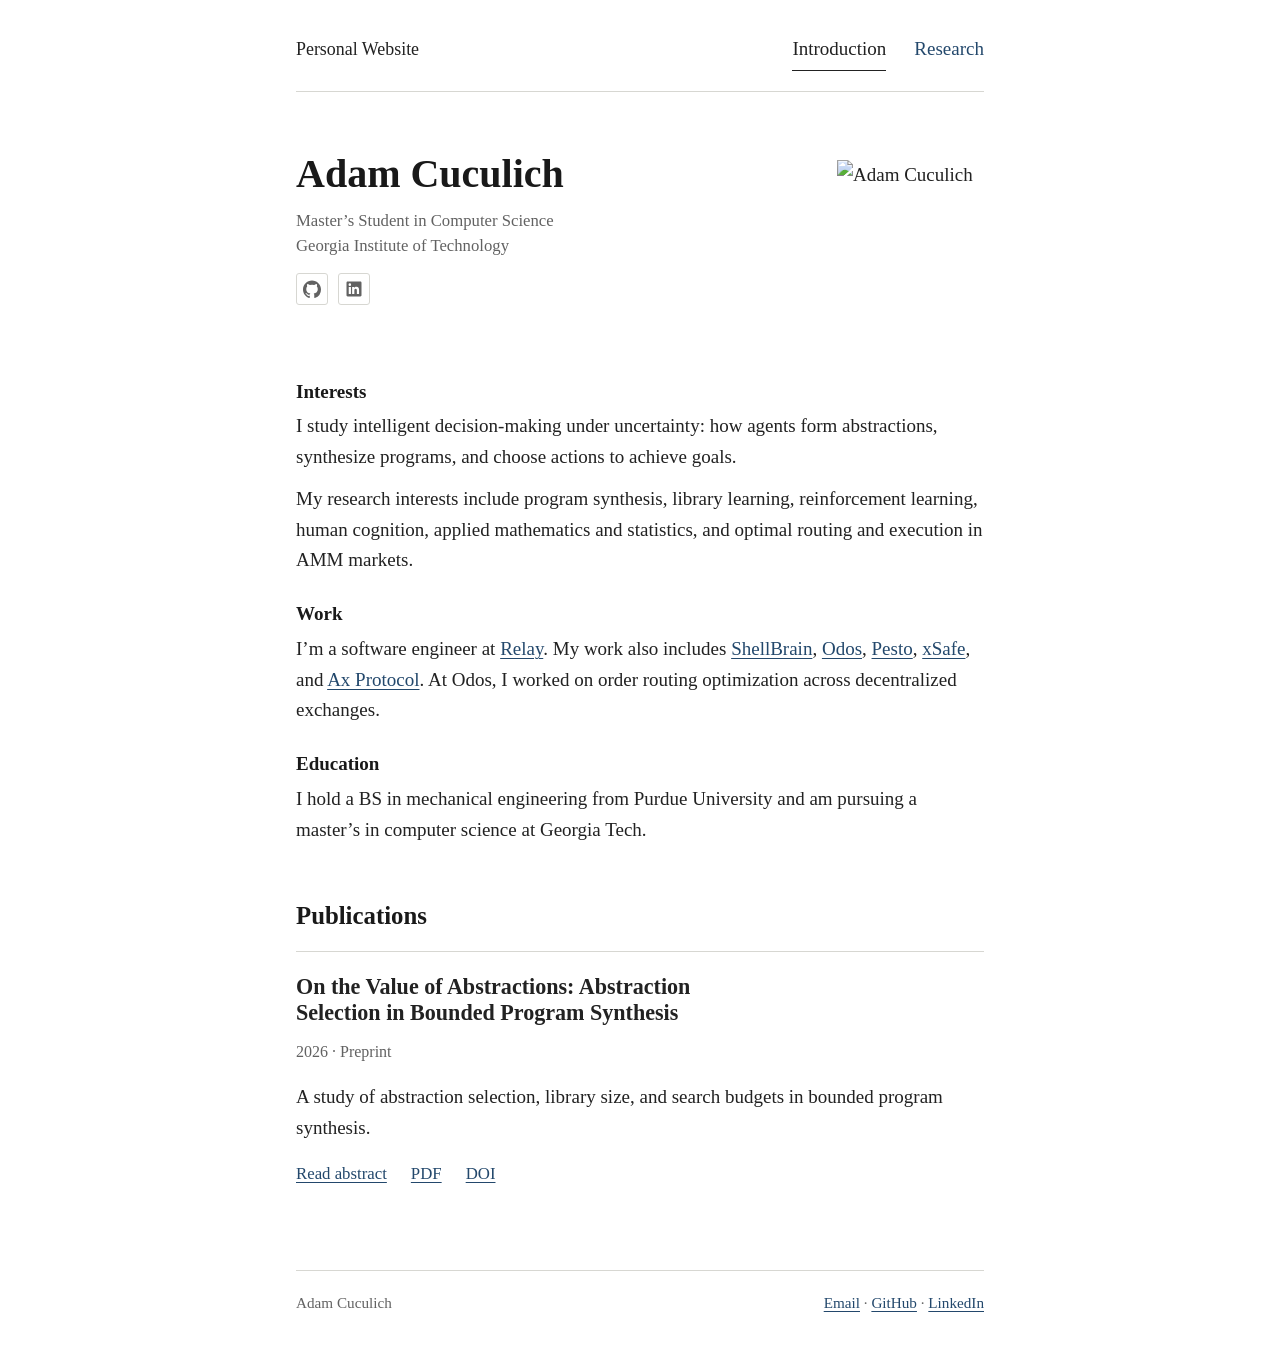
==== docs/index.html @ afb1f664 "Use Alegreya typography throughout the website" ====
<!doctype html>
<!-- Personal website: accessible static content and discovery metadata. -->
<html lang="en">
<head>
  <meta charset="utf-8">
  <meta name="viewport" content="width=device-width, initial-scale=1">
  <title>Adam Cuculich</title>
  <meta name="description" content="Adam Cuculich. Computer science at Georgia Tech. Research in program synthesis, abstraction learning, and cognition.">
  <meta name="author" content="Adam Cuculich">
  <link rel="canonical" href="https://adamcuculich.com/">
  <link rel="icon" type="image/svg+xml" href="assets/favicon.svg">
  <link rel="stylesheet" href="assets/style.css?v=65336ba1b40c">
  <meta property="og:type" content="website">
  <meta property="og:title" content="Adam Cuculich">
  <meta property="og:description" content="Adam Cuculich. Computer science at Georgia Tech. Research in program synthesis, abstraction learning, and cognition.">
  <meta property="og:url" content="https://adamcuculich.com/">
  <meta property="og:site_name" content="Adam Cuculich">
  
  <script type="application/ld+json">{"@context": "https://schema.org", "@type": "Person", "name": "Adam Cuculich", "url": "https://adamcuculich.com/", "email": "mailto:adam@cuculich.me", "affiliation": {"@type": "CollegeOrUniversity", "name": "Georgia Institute of Technology"}, "sameAs": ["https://github.com/cucupac"]}</script>
</head>
<body class="home">
  <a class="skip-link" href="#main">Skip to content</a>
  <header class="site-header">
    <a class="site-name" href="./">Personal Website</a>
    <nav aria-label="Main navigation">
      <a href="" aria-current="page">Introduction</a>
      <a href="research/">Research</a>
    </nav>
  </header>
  <main id="main">
    <section class="introduction" aria-labelledby="name">
      <div class="profile-heading"><div class="profile-text"><h1 id="name">Adam Cuculich</h1><p class="profile-subtitle">Master’s Student in Computer Science<br>Georgia Institute of Technology</p><div class="social-links">
<a href="https://github.com/cucupac" aria-label="GitHub" title="GitHub"><svg viewBox="0 0 24 24" aria-hidden="true"><path fill="currentColor" d="M12 .5C5.37.5 0 5.87 0 12.5c0 5.3 3.44 9.8 8.21 11.39.6.11.82-.26.82-.58v-2.23c-3.34.73-4.04-1.42-4.04-1.42-.55-1.39-1.34-1.76-1.34-1.76-1.09-.75.08-.73.08-.73 1.21.09 1.85 1.24 1.85 1.24 1.07 1.83 2.81 1.3 3.49.99.11-.78.42-1.3.76-1.6-2.67-.3-5.47-1.34-5.47-5.93 0-1.31.47-2.38 1.24-3.22-.13-.3-.54-1.52.12-3.18 0 0 1.01-.32 3.3 1.23a11.5 11.5 0 0 1 6 0c2.29-1.55 3.3-1.23 3.3-1.23.66 1.66.25 2.88.12 3.18.77.84 1.24 1.91 1.24 3.22 0 4.6-2.8 5.62-5.48 5.92.43.37.81 1.1.81 2.22v3.3c0 .32.22.7.83.58A12 12 0 0 0 24 12.5c0-6.63-5.37-12-12-12z"/></svg></a>
<a href="https://www.linkedin.com/in/adamcuculich" aria-label="LinkedIn" title="LinkedIn"><svg viewBox="0 0 24 24" aria-hidden="true"><path fill="currentColor" d="M20.45 2H3.55C2.69 2 2 2.68 2 3.52v16.96c0 .84.69 1.52 1.55 1.52h16.9c.86 0 1.55-.68 1.55-1.52V3.52c0-.84-.69-1.52-1.55-1.52zM7.93 18.75H4.98V9.2h2.95v9.55zM6.45 7.9a1.71 1.71 0 1 1 0-3.42 1.71 1.71 0 0 1 0 3.42zm12.3 10.85H15.8V14.1c0-1.11-.02-2.54-1.55-2.54-1.55 0-1.79 1.21-1.79 2.46v4.73H9.51V9.2h2.83v1.3h.04c.4-.76 1.36-1.56 2.79-1.56 2.99 0 3.58 1.97 3.58 4.53v5.28z"/></svg></a>
</div></div><img class="portrait" src="assets/adam-cuculich.jpg" alt="Adam Cuculich" width="147" height="192"></div>
      <h2>Interests</h2>
      <p>I study intelligent decision-making under uncertainty: how agents form abstractions, synthesize programs, and choose actions to achieve goals.</p>
      <p>My research interests include program synthesis, library learning, reinforcement learning, human cognition, applied mathematics and statistics, and optimal routing and execution in AMM markets.</p>
      <h2>Work</h2>
      <p>I’m a software engineer at <a href="https://relay.link/">Relay</a>. My work also includes <a href="https://shellbrain.ai/">ShellBrain</a>, <a href="https://odos.xyz/">Odos</a>, <a href="https://pesto-docs.vercel.app/">Pesto</a>, <a href="https://xsafe-ui.vercel.app/">xSafe</a>, and <a href="https://ax-protocol.gitbook.io/usx">Ax Protocol</a>. At Odos, I worked on order routing optimization across decentralized exchanges.</p>
      <h2>Education</h2>
      <p>I hold a BS in mechanical engineering from Purdue University and am pursuing a master’s in computer science at Georgia Tech.</p>
    </section>
    <section aria-labelledby="research-heading">
      <h2 id="research-heading">Publications</h2>
      <article class="publication">
        <h3><a href="research/on-the-value-of-abstractions/">On the Value of Abstractions: Abstraction Selection in Bounded Program Synthesis</a></h3>
        <p class="publication-meta">2026 · Preprint</p>
        <p>A study of abstraction selection, library size, and search budgets in bounded program synthesis.</p>
        <p class="publication-links"><a href="research/on-the-value-of-abstractions/">Read abstract</a><a href="research/on-the-value-of-abstractions/on-the-value-of-abstractions.pdf">PDF</a><a href="https://doi.org/10.13140/RG.2.2.17726.24647">DOI</a></p>
      </article>
    </section>
  </main>
  <footer class="site-footer">
    <span>Adam Cuculich</span>
    <span class="footer-links"><a href="mailto:adam@cuculich.me">Email</a> · <a href="https://github.com/cucupac">GitHub</a> · <a href="https://www.linkedin.com/in/adamcuculich">LinkedIn</a></span>
  </footer>
</body>
</html>
---- docs/assets/style.css ----
@font-face { font-family: "Alegreya"; font-style: normal; font-weight: 400 900; font-display: swap; src: url("fonts/alegreya-normal.woff2") format("woff2"); }
@font-face { font-family: "Alegreya"; font-style: italic; font-weight: 400 900; font-display: swap; src: url("fonts/alegreya-italic.woff2") format("woff2"); }
@font-face { font-family: "Alegreya SC"; font-style: normal; font-weight: 400; font-display: swap; src: url("fonts/alegreya-sc-regular.woff2") format("woff2"); }
@font-face { font-family: "Alegreya SC"; font-style: normal; font-weight: 700; font-display: swap; src: url("fonts/alegreya-sc-bold.woff2") format("woff2"); }
/* Shared typography and layout for the personal site and research pages. */
:root { color-scheme: light; --ink: #222; --muted: #626262; --rule: #d7d7d2; --link: #23486c; }
* { box-sizing: border-box; }
html { background: #fff; }
body { max-width: 840px; margin: 0 auto; padding: 0 36px; color: var(--ink); font-family: "Alegreya", Georgia, serif; font-weight: 450; font-size: 19px; line-height: 1.6; }
.home { max-width: 760px; }
a { color: var(--link); text-decoration-thickness: 1px; text-underline-offset: 3px; }
a:hover { color: #111; }
a:focus-visible { outline: 2px solid var(--link); outline-offset: 5px; }
h1, h2, h3 { font-family: "Alegreya SC", Georgia, serif; color: #191919; line-height: 1.2; text-wrap: balance; }
h1 { font-size: 2.5rem; margin: 0 0 24px; font-weight: 600; }
h2 { font-size: 1.55rem; margin: 0 0 20px; }
h3 { font-size: 1.38rem; margin: 0 0 12px; }
p { margin: 0 0 18px; }
.site-header { display: flex; align-items: center; justify-content: space-between; gap: 24px; padding: 28px 0 20px; border-bottom: 1px solid var(--rule); }
.site-name { color: var(--ink); text-decoration: none; font-size: 1.12rem; }
nav { display: flex; gap: 28px; margin-left: auto; }
nav a { text-decoration: none; padding: 6px 0; }
nav a[aria-current] { color: var(--ink); border-bottom: 1px solid; }
main { padding: 58px 0 64px; min-height: 65vh; }
.introduction { margin-bottom: 56px; }
.introduction h2 { font-size: 1em; font-weight: 700; font-style: normal; margin-bottom: 8px; }
.introduction h2:first-of-type + p { margin-bottom: 12px; }
.introduction p + h2 { margin-top: 28px; }
.affiliation { line-height: 1.5; }
.interests { max-width: 620px; margin-top: 28px; }
.separator { margin: 0 12px; color: var(--muted); }
.publication { border-top: 1px solid var(--rule); padding-top: 22px; }
.publication h3 a { color: var(--ink); text-decoration: none; }
.publication h3 a:hover { text-decoration: underline; }
.publication-meta { color: var(--muted); font-size: 1rem; }
.publication-links { display: flex; flex-wrap: wrap; gap: 10px 24px; font-size: 1.05rem; }
.year { font-size: 1.1rem; color: var(--muted); margin-top: 40px; }
.paper-header { text-align: center; margin-bottom: 42px; }
.paper-header h1 { font-size: 2rem; line-height: 1.25; }
.paper-author { margin-bottom: 10px; }
.paper-author a { color: inherit; text-decoration: none; }
.paper-header .publication-links { justify-content: center; margin-top: 24px; }
.abstract h2 { text-align: center; }
.abstract p { text-align: left; }
.paper-details { border-top: 1px solid var(--rule); padding-top: 24px; margin-top: 38px; }
.paper-details h2 { font-size: 1.3rem; }
dl { display: grid; grid-template-columns: 70px 1fr; gap: 12px 20px; font-size: 1rem; }
dt { color: var(--muted); }
dd { margin: 0; overflow-wrap: anywhere; }
.site-footer { display: flex; justify-content: space-between; flex-wrap: wrap; gap: 12px; border-top: 1px solid var(--rule); padding: 20px 0 36px; color: var(--muted); font-size: .95rem; }
.skip-link { position: absolute; left: -10000px; }
.skip-link:focus { position: fixed; top: 12px; left: 12px; background: white; padding: 8px 14px; z-index: 1; }
@media (max-width: 540px) {
  body { padding: 0 22px; font-size: 18px; }
  .site-header { gap: 12px; }
  nav { gap: 18px; }
  main { padding-top: 38px; }
  h1 { font-size: 2.1rem; }
  .paper-header h1 { font-size: 1.65rem; }
  .paper-header .publication-links { gap: 10px 20px; }
  .introduction { margin-bottom: 42px; }
  dl { grid-template-columns: 1fr; gap: 2px; }
  dd { margin-bottom: 12px; }
}
@media print {
  body { max-width: none; padding: 0; font-size: 11pt; }
  .site-header, .site-footer, .skip-link { display: none; }
  main { padding: 0; }
  a { color: inherit; }
}

.profile-heading { display:flex; align-items:flex-start; justify-content:space-between; gap:24px; margin-bottom:28px; }
.profile-heading h1 { margin:0; }
.profile-subtitle { margin:10px 0 0; font-size:0.88em; line-height:1.5; font-weight:400; color:var(--muted); }
.portrait { flex-shrink:0; width:147px; height:192.23px; object-fit:cover; border-radius:0; margin-top:10px; }
@media(max-width:540px) { .profile-heading { gap:16px; } .profile-heading h1 { font-size:clamp(1.5rem, 6vw, 2.1rem); } .portrait { width:125px; height:164.75px; margin-top:8px; } }
@media(max-width:540px) { .site-header { flex-wrap:wrap; } nav { gap:18px; } }
.social-links { display:flex; gap:10px; margin-top:14px; } .social-links a { display:inline-flex; align-items:center; justify-content:center; width:32px; height:32px; border:1px solid var(--rule); border-radius:3px; color:var(--muted); } .social-links a:hover { color:var(--link); } .social-links svg { width:18px; height:18px; }
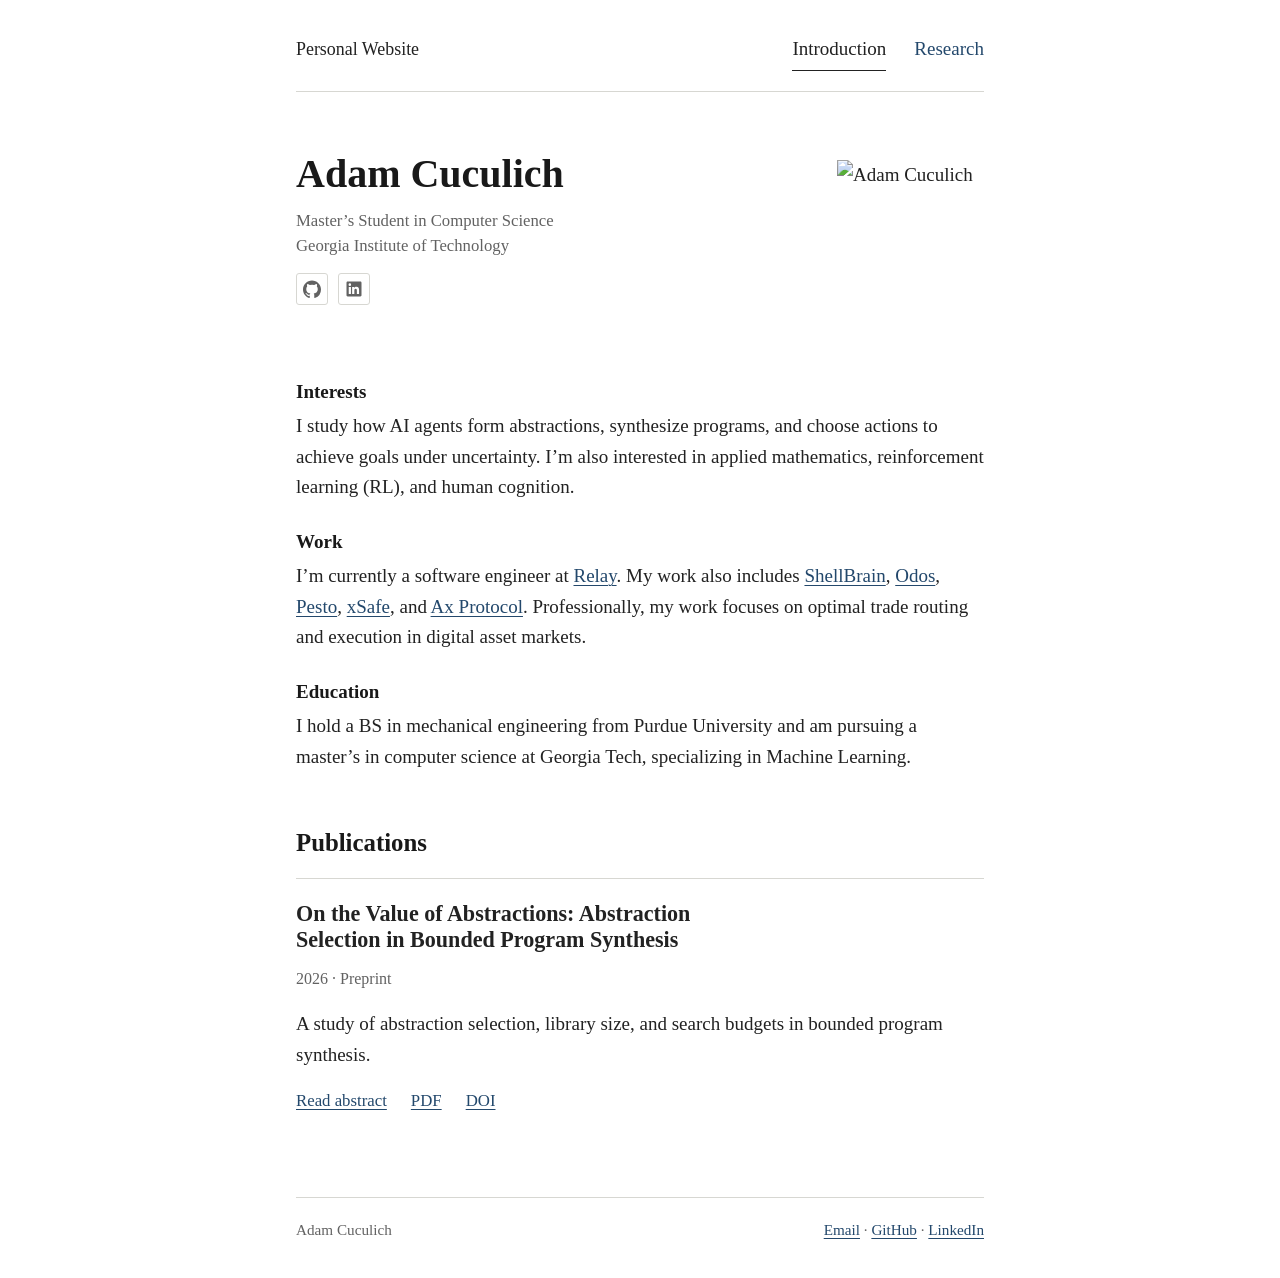
==== commit 36f7cc9a: "Update homepage interests, work, and education" ====
--- a/docs/index.html
+++ b/docs/index.html
@@ -9,7 +9,7 @@
   <meta name="author" content="Adam Cuculich">
   <link rel="canonical" href="https://adamcuculich.com/">
   <link rel="icon" type="image/svg+xml" href="assets/favicon.svg">
-  <link rel="stylesheet" href="assets/style.css?v=65336ba1b40c">
+  <link rel="stylesheet" href="assets/style.css?v=8e6626f594a3">
   <meta property="og:type" content="website">
   <meta property="og:title" content="Adam Cuculich">
   <meta property="og:description" content="Adam Cuculich. Computer science at Georgia Tech. Research in program synthesis, abstraction learning, and cognition.">
@@ -34,12 +34,11 @@
 <a href="https://www.linkedin.com/in/adamcuculich" aria-label="LinkedIn" title="LinkedIn"><svg viewBox="0 0 24 24" aria-hidden="true"><path fill="currentColor" d="M20.45 2H3.55C2.69 2 2 2.68 2 3.52v16.96c0 .84.69 1.52 1.55 1.52h16.9c.86 0 1.55-.68 1.55-1.52V3.52c0-.84-.69-1.52-1.55-1.52zM7.93 18.75H4.98V9.2h2.95v9.55zM6.45 7.9a1.71 1.71 0 1 1 0-3.42 1.71 1.71 0 0 1 0 3.42zm12.3 10.85H15.8V14.1c0-1.11-.02-2.54-1.55-2.54-1.55 0-1.79 1.21-1.79 2.46v4.73H9.51V9.2h2.83v1.3h.04c.4-.76 1.36-1.56 2.79-1.56 2.99 0 3.58 1.97 3.58 4.53v5.28z"/></svg></a>
 </div></div><img class="portrait" src="assets/adam-cuculich.jpg" alt="Adam Cuculich" width="147" height="192"></div>
       <h2>Interests</h2>
-      <p>I study intelligent decision-making under uncertainty: how agents form abstractions, synthesize programs, and choose actions to achieve goals.</p>
-      <p>My research interests include program synthesis, library learning, reinforcement learning, human cognition, applied mathematics and statistics, and optimal routing and execution in AMM markets.</p>
+      <p>I study how AI agents form abstractions, synthesize programs, and choose actions to achieve goals under uncertainty. I’m also interested in applied mathematics, reinforcement learning (RL), and human cognition.</p>
       <h2>Work</h2>
-      <p>I’m a software engineer at <a href="https://relay.link/">Relay</a>. My work also includes <a href="https://shellbrain.ai/">ShellBrain</a>, <a href="https://odos.xyz/">Odos</a>, <a href="https://pesto-docs.vercel.app/">Pesto</a>, <a href="https://xsafe-ui.vercel.app/">xSafe</a>, and <a href="https://ax-protocol.gitbook.io/usx">Ax Protocol</a>. At Odos, I worked on order routing optimization across decentralized exchanges.</p>
+      <p>I’m currently a software engineer at <a href="https://relay.link/">Relay</a>. My work also includes <a href="https://shellbrain.ai/">ShellBrain</a>, <a href="https://odos.xyz/">Odos</a>, <a href="https://pesto-docs.vercel.app/">Pesto</a>, <a href="https://xsafe-ui.vercel.app/">xSafe</a>, and <a href="https://ax-protocol.gitbook.io/usx">Ax Protocol</a>. Professionally, my work focuses on optimal trade routing and execution in digital asset markets.</p>
       <h2>Education</h2>
-      <p>I hold a BS in mechanical engineering from Purdue University and am pursuing a master’s in computer science at Georgia Tech.</p>
+      <p>I hold a BS in mechanical engineering from Purdue University and am pursuing a master’s in computer science at Georgia Tech, specializing in Machine Learning.</p>
     </section>
     <section aria-labelledby="research-heading">
       <h2 id="research-heading">Publications</h2>
--- a/docs/assets/style.css
+++ b/docs/assets/style.css
@@ -1,17 +1,13 @@
-@font-face { font-family: "Alegreya"; font-style: normal; font-weight: 400 900; font-display: swap; src: url("fonts/alegreya-normal.woff2") format("woff2"); }
-@font-face { font-family: "Alegreya"; font-style: italic; font-weight: 400 900; font-display: swap; src: url("fonts/alegreya-italic.woff2") format("woff2"); }
-@font-face { font-family: "Alegreya SC"; font-style: normal; font-weight: 400; font-display: swap; src: url("fonts/alegreya-sc-regular.woff2") format("woff2"); }
-@font-face { font-family: "Alegreya SC"; font-style: normal; font-weight: 700; font-display: swap; src: url("fonts/alegreya-sc-bold.woff2") format("woff2"); }
 /* Shared typography and layout for the personal site and research pages. */
 :root { color-scheme: light; --ink: #222; --muted: #626262; --rule: #d7d7d2; --link: #23486c; }
 * { box-sizing: border-box; }
 html { background: #fff; }
-body { max-width: 840px; margin: 0 auto; padding: 0 36px; color: var(--ink); font-family: "Alegreya", Georgia, serif; font-weight: 450; font-size: 19px; line-height: 1.6; }
+body { max-width: 840px; margin: 0 auto; padding: 0 36px; color: var(--ink); font-family: "Times New Roman", Times, "Liberation Serif", serif; font-size: 19px; line-height: 1.6; }
 .home { max-width: 760px; }
 a { color: var(--link); text-decoration-thickness: 1px; text-underline-offset: 3px; }
 a:hover { color: #111; }
 a:focus-visible { outline: 2px solid var(--link); outline-offset: 5px; }
-h1, h2, h3 { font-family: "Alegreya SC", Georgia, serif; color: #191919; line-height: 1.2; text-wrap: balance; }
+h1, h2, h3 { color: #191919; line-height: 1.2; text-wrap: balance; }
 h1 { font-size: 2.5rem; margin: 0 0 24px; font-weight: 600; }
 h2 { font-size: 1.55rem; margin: 0 0 20px; }
 h3 { font-size: 1.38rem; margin: 0 0 12px; }
